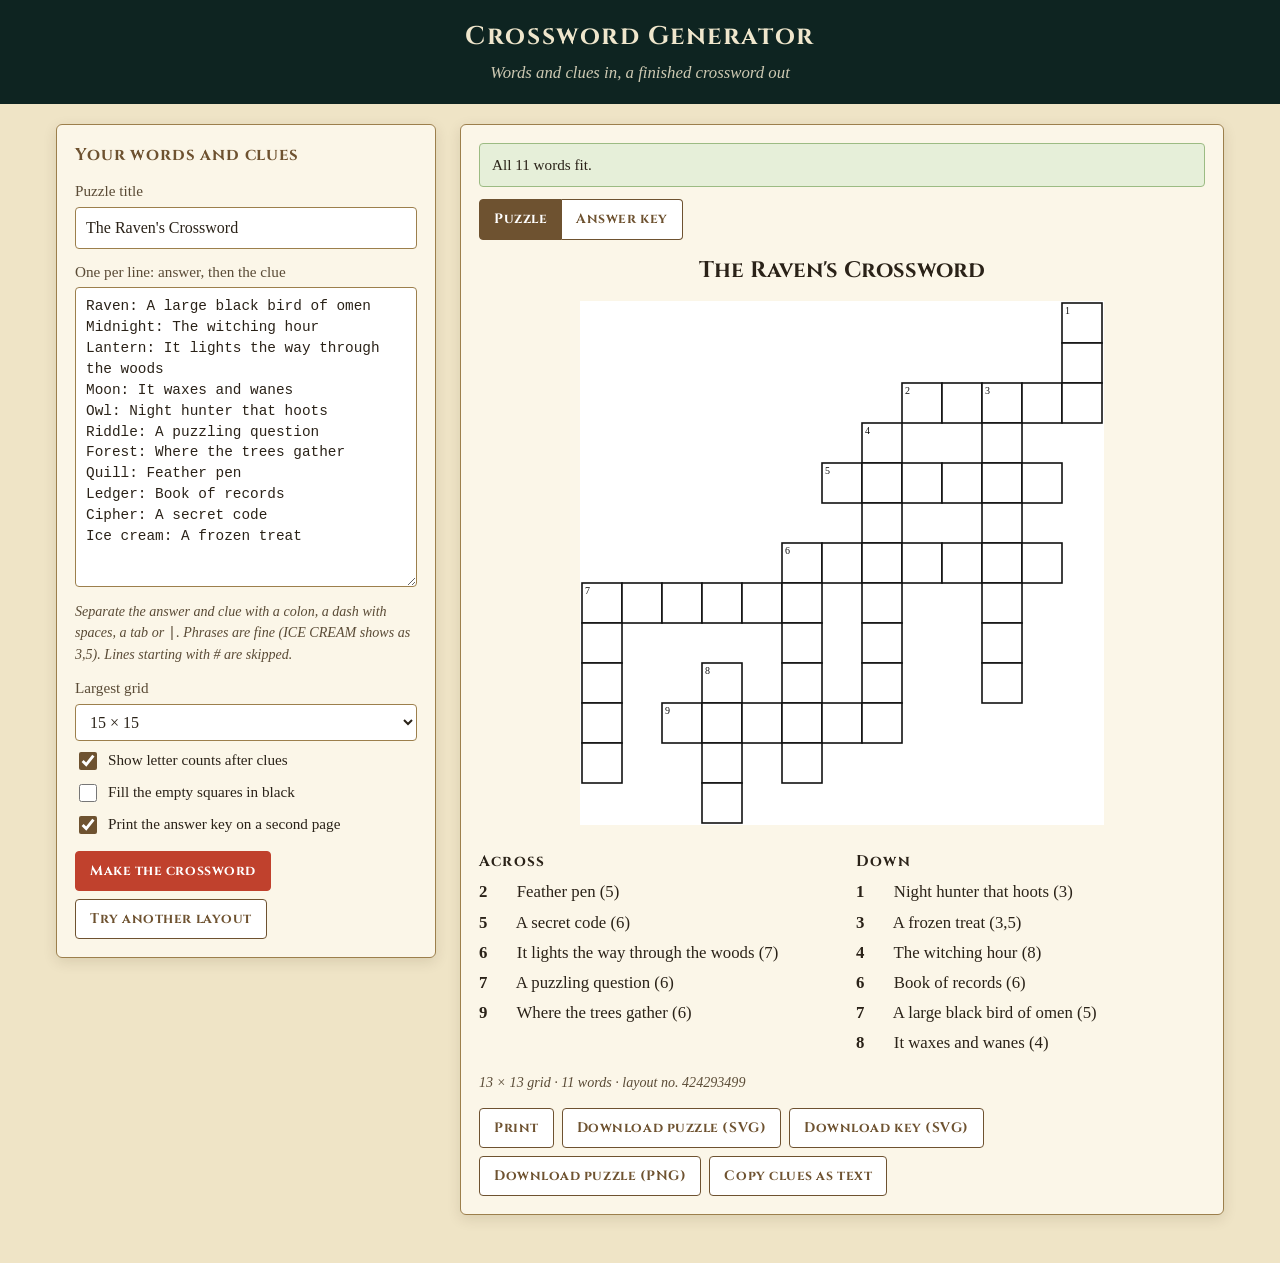
==== crossword/index.html @ 582d22bd "Add a crossword generator Paste words and clues, get an interlocking crossword with numbered squares" ====
<!doctype html>
<html lang="en">
<head>
  <meta charset="utf-8">
  <meta name="viewport" content="width=device-width, initial-scale=1">
  <title>Crossword Generator | CorvidzzPuzzles</title>
  <meta name="robots" content="noindex">
  <link rel="icon" type="image/png" href="../assets/img/favicon.png">
  <link rel="preconnect" href="https://fonts.googleapis.com">
  <link rel="preconnect" href="https://fonts.gstatic.com" crossorigin>
  <link href="https://fonts.googleapis.com/css2?family=IM+Fell+English:ital@0;1&family=Cinzel:wght@700;800&display=swap" rel="stylesheet">
  <style>
    :root {
      --ink: #2a2218;
      --ink-soft: #5a4b36;
      --parchment: #efe4c6;
      --paper: #fbf6e8;
      --sepia: #6e5230;
      --sepia-soft: #9c7f4c;
      --vermilion: #c0412d;
      --leaf: #4d7a3e;
      --forest: #0e2421;
    }
    * { box-sizing: border-box; }
    body {
      margin: 0;
      font-family: "IM Fell English", Georgia, serif;
      font-size: 1.05rem;
      line-height: 1.5;
      color: var(--ink);
      background: var(--parchment);
    }
    header { background: var(--forest); color: #efe6cc; padding: 18px 16px; text-align: center; }
    header h1 { font-family: "Cinzel", serif; margin: 0; font-size: 1.6rem; letter-spacing: .06em; }
    header p { margin: 4px 0 0; font-style: italic; opacity: .85; }
    main { max-width: 1200px; margin: 0 auto; padding: 20px 16px 48px; display: grid; grid-template-columns: minmax(0, 380px) minmax(0, 1fr); gap: 24px; align-items: start; }
    @media (max-width: 860px) { main { grid-template-columns: 1fr; } }
    .panel { background: var(--paper); border: 1px solid var(--sepia-soft); border-radius: 6px; padding: 18px; box-shadow: 0 4px 14px rgba(60, 40, 10, .12); }
    h2 { font-family: "Cinzel", serif; font-size: 1.05rem; letter-spacing: .05em; margin: 0 0 10px; color: var(--sepia); }
    label { display: block; font-size: .95rem; margin: 12px 0 4px; color: var(--ink-soft); }
    input[type=text], textarea, select {
      width: 100%; font: inherit; font-size: 1rem; color: var(--ink);
      background: #fff; border: 1px solid var(--sepia-soft); border-radius: 4px; padding: 8px 10px;
    }
    textarea { min-height: 300px; resize: vertical; font-family: ui-monospace, Menlo, Consolas, monospace; font-size: .9rem; line-height: 1.45; }
    .hint { font-size: .88rem; font-style: italic; color: var(--ink-soft); margin: 6px 0 0; }
    .check { display: flex; gap: 8px; align-items: center; margin: 8px 0 0; font-size: .95rem; color: var(--ink); }
    .check input { width: 18px; height: 18px; accent-color: var(--sepia); }
    .row { display: flex; flex-wrap: wrap; gap: 8px; margin-top: 14px; }
    button {
      font: inherit; font-family: "Cinzel", serif; font-weight: 700; font-size: .85rem; letter-spacing: .04em;
      padding: 9px 14px; border-radius: 4px; cursor: pointer;
      border: 1px solid var(--sepia); background: #fff; color: var(--sepia);
    }
    button:hover { background: var(--parchment); }
    button.primary { background: var(--vermilion); border-color: var(--vermilion); color: #fff; }
    button.primary:hover { background: #a6331f; }
    button:disabled { opacity: .45; cursor: default; }
    .msg { margin: 0 0 12px; padding: 10px 12px; border-radius: 4px; font-size: .95rem; }
    .msg.warn { background: #fbe9d7; border: 1px solid #e0a46a; }
    .msg.ok { background: #e6efd9; border: 1px solid #9cbb83; }
    .msg ul { margin: 4px 0 0; padding-left: 20px; }
    .tabs { display: flex; gap: 0; margin-bottom: 14px; }
    .tabs button { border-radius: 0; }
    .tabs button:first-child { border-radius: 4px 0 0 4px; }
    .tabs button:last-child { border-radius: 0 4px 4px 0; border-left: 0; }
    .tabs button[aria-pressed=true] { background: var(--sepia); color: #fff; }
    .sheet h3 { font-family: "Cinzel", serif; text-align: center; margin: 4px 0 14px; font-size: 1.4rem; }
    .gridwrap { overflow-x: auto; text-align: center; margin-bottom: 18px; }
    .gridwrap svg { max-width: 100%; height: auto; }
    .clues { display: grid; grid-template-columns: 1fr 1fr; gap: 8px 28px; }
    @media (max-width: 560px) { .clues { grid-template-columns: 1fr; } }
    .clues h4 { font-family: "Cinzel", serif; margin: 0 0 6px; letter-spacing: .08em; font-size: .95rem; }
    .clues ol { list-style: none; margin: 0; padding: 0; }
    .clues li { margin: 0 0 5px; padding-left: 2em; text-indent: -2em; }
    .clues b { display: inline-block; min-width: 2em; text-indent: 0; }
    .clues .ans { color: var(--leaf); font-family: "Cinzel", serif; font-size: .82rem; letter-spacing: .05em; }
    .stats { font-size: .88rem; font-style: italic; color: var(--ink-soft); margin: 12px 0 0; }
    .empty { text-align: center; font-style: italic; color: var(--ink-soft); padding: 60px 10px; }
    .print-only { display: none; }

    @media print {
      @page { margin: 14mm; }
      body { background: #fff; font-size: 11pt; }
      header, .controls, .tabs, .msg, .stats, .output-actions { display: none !important; }
      main { display: block; padding: 0; max-width: none; }
      .panel { border: 0; box-shadow: none; padding: 0; background: #fff; }
      .print-only { display: block; }
      .sheet { break-inside: avoid; }
      .sheet + .sheet { break-before: page; }
      .sheet[hidden] { display: block !important; }
      body.no-key .sheet.key { display: none !important; }
      .clues .ans { color: #000; }
    }
  </style>
</head>
<body>
  <header>
    <h1>Crossword Generator</h1>
    <p>Words and clues in, a finished crossword out</p>
  </header>

  <main>
    <section class="panel controls" aria-label="Words and settings">
      <h2>Your words and clues</h2>
      <label for="title">Puzzle title</label>
      <input type="text" id="title" value="The Raven's Crossword">

      <label for="words">One per line: answer, then the clue</label>
      <textarea id="words" spellcheck="false"></textarea>
      <p class="hint">Separate the answer and clue with a colon, a dash with spaces, a tab or <code>|</code>. Phrases are fine (ICE CREAM shows as 3,5). Lines starting with # are skipped.</p>

      <label for="size">Largest grid</label>
      <select id="size">
        <option value="0">No limit</option>
        <option value="9">9 × 9</option>
        <option value="11">11 × 11</option>
        <option value="13">13 × 13</option>
        <option value="15" selected>15 × 15</option>
        <option value="17">17 × 17</option>
        <option value="21">21 × 21</option>
      </select>

      <label class="check"><input type="checkbox" id="counts" checked> Show letter counts after clues</label>
      <label class="check"><input type="checkbox" id="black"> Fill the empty squares in black</label>
      <label class="check"><input type="checkbox" id="printkey" checked> Print the answer key on a second page</label>

      <div class="row">
        <button class="primary" id="go">Make the crossword</button>
        <button id="again" disabled>Try another layout</button>
      </div>
    </section>

    <section class="panel" aria-label="Your crossword">
      <div id="messages"></div>
      <div class="tabs" role="group" aria-label="Show">
        <button id="tab-puzzle" aria-pressed="true">Puzzle</button>
        <button id="tab-key" aria-pressed="false">Answer key</button>
      </div>
      <div id="out"><p class="empty">Your crossword appears here.</p></div>
      <p class="stats" id="stats"></p>
      <div class="row output-actions">
        <button id="print" disabled>Print</button>
        <button id="svg" disabled>Download puzzle (SVG)</button>
        <button id="svgkey" disabled>Download key (SVG)</button>
        <button id="png" disabled>Download puzzle (PNG)</button>
        <button id="copy" disabled>Copy clues as text</button>
      </div>
    </section>
  </main>

  <script src="crossword.js"></script>
  <script>
    (function () {
      const $ = (id) => document.getElementById(id);
      const SAMPLE = [
        "Raven: A large black bird of omen",
        "Midnight: The witching hour",
        "Lantern: It lights the way through the woods",
        "Moon: It waxes and wanes",
        "Owl: Night hunter that hoots",
        "Riddle: A puzzling question",
        "Forest: Where the trees gather",
        "Quill: Feather pen",
        "Ledger: Book of records",
        "Cipher: A secret code",
        "Ice cream: A frozen treat"
      ].join("\n");
      const STORE = "corvidzz-crossword-input";
      const store = {
        get() { try { return JSON.parse(localStorage.getItem(STORE)); } catch (e) { return null; } },
        set(v) { try { localStorage.setItem(STORE, JSON.stringify(v)); } catch (e) { /* not saved */ } }
      };
      const saved = store.get();
      $("words").value = saved && saved.words ? saved.words : SAMPLE;
      if (saved && saved.title != null) $("title").value = saved.title;
      const save = () => store.set({ words: $("words").value, title: $("title").value });
      $("words").addEventListener("input", save);
      $("title").addEventListener("input", save);

      let puzzle = null, showKey = false;
      const esc = (s) => String(s).replace(/[&<>"]/g, (ch) => ({ "&": "&amp;", "<": "&lt;", ">": "&gt;", '"': "&quot;" }[ch]));

      // The grid as an SVG picture, so it looks the same on screen, in print and downloaded.
      function gridSVG(p, answers) {
        const S = 40, pad = 2, black = $("black").checked;
        const W = p.width * S + pad * 2, H = p.height * S + pad * 2;
        const out = ['<svg xmlns="http://www.w3.org/2000/svg" viewBox="0 0 ' + W + " " + H + '" width="' + W + '" height="' + H + '" role="img" aria-label="Crossword grid">'];
        out.push('<rect width="' + W + '" height="' + H + '" fill="#fff"/>');
        if (black) out.push('<rect x="' + pad + '" y="' + pad + '" width="' + p.width * S + '" height="' + p.height * S + '" fill="#111"/>');
        for (let r = 0; r < p.height; r++) for (let c = 0; c < p.width; c++) {
          const ch = p.grid[r][c];
          if (!ch) continue;
          const x = pad + c * S, y = pad + r * S;
          out.push('<rect x="' + x + '" y="' + y + '" width="' + S + '" height="' + S + '" fill="#fff" stroke="#111" stroke-width="1.6"/>');
          if (p.numbers[r][c]) out.push('<text x="' + (x + 3) + '" y="' + (y + 11) + '" font-family="Georgia, serif" font-size="10" fill="#111">' + p.numbers[r][c] + "</text>");
          if (answers) out.push('<text x="' + (x + S / 2) + '" y="' + (y + S / 2 + 8) + '" text-anchor="middle" font-family="Georgia, serif" font-size="21" fill="#111">' + ch + "</text>");
        }
        out.push("</svg>");
        return out.join("");
      }

      function clueList(words, answers) {
        const counts = $("counts").checked;
        return "<ol>" + words.map((w) =>
          "<li><b>" + w.number + "</b> " + esc(w.clue) + (counts ? " " + esc(w.enumeration) : "") +
          (answers ? ' <span class="ans">' + esc(w.shown.toUpperCase()) + "</span>" : "") + "</li>").join("") + "</ol>";
      }

      function sheet(p, answers) {
        const title = $("title").value.trim();
        return '<div class="sheet' + (answers ? " key" : "") + '"' + (answers === showKey ? "" : " hidden") + ">" +
          (title ? "<h3>" + esc(title) + (answers ? " · Answers" : "") + "</h3>" : (answers ? "<h3>Answers</h3>" : "")) +
          '<div class="gridwrap">' + gridSVG(p, answers) + "</div>" +
          '<div class="clues"><div><h4>Across</h4>' + clueList(p.across, answers) + "</div>" +
          "<div><h4>Down</h4>" + clueList(p.down, answers) + "</div></div></div>";
      }

      function render() {
        if (!puzzle) return;
        $("out").innerHTML = sheet(puzzle, false) + sheet(puzzle, true);
        const n = puzzle.across.length + puzzle.down.length;
        $("stats").textContent = puzzle.width + " × " + puzzle.height + " grid · " + n + " words · layout no. " + puzzle.seed;
        document.body.classList.toggle("no-key", !$("printkey").checked);
      }

      function showMessages(problems, unplaced) {
        let html = "";
        if (unplaced.length) {
          html += '<div class="msg warn"><strong>' + unplaced.length + " word" + (unplaced.length > 1 ? "s" : "") +
            " didn't fit:</strong> " + unplaced.map((e) => esc(e.shown)).join(", ") +
            ". Try another layout, allow a larger grid, or add a word that shares letters with " + (unplaced.length > 1 ? "them" : "it") + ".</div>";
        }
        if (problems.length) html += '<div class="msg warn"><strong>Check these lines:</strong><ul>' + problems.map((p) => "<li>" + esc(p) + "</li>").join("") + "</ul></div>";
        if (!html && puzzle) html = '<div class="msg ok">All ' + (puzzle.across.length + puzzle.down.length) + " words fit.</div>";
        $("messages").innerHTML = html;
      }

      function make() {
        const { entries, problems } = Crossword.parseInput($("words").value);
        if (!entries.length) {
          puzzle = null;
          $("out").innerHTML = '<p class="empty">Add at least one line like <em>RAVEN: A large black bird</em>.</p>';
          $("stats").textContent = "";
          showMessages(problems, []);
          setButtons(false);
          return;
        }
        const max = Number($("size").value);
        puzzle = Crossword.generate(entries, { maxWidth: max, maxHeight: max });
        showMessages(problems, puzzle.unplaced);
        render();
        setButtons(true);
      }

      function setButtons(on) {
        ["again", "print", "svg", "svgkey", "png", "copy"].forEach((id) => { $(id).disabled = !on; });
      }

      function setTab(key) {
        showKey = key;
        $("tab-puzzle").setAttribute("aria-pressed", String(!key));
        $("tab-key").setAttribute("aria-pressed", String(key));
        render();
      }

      function fileName(ext, suffix) {
        const base = ($("title").value.trim() || "crossword").toLowerCase().replace(/[^a-z0-9]+/g, "-").replace(/^-|-$/g, "") || "crossword";
        return base + (suffix || "") + "." + ext;
      }
      function download(blob, name) {
        const a = document.createElement("a");
        a.href = URL.createObjectURL(blob);
        a.download = name;
        document.body.appendChild(a);
        a.click();
        a.remove();
        setTimeout(() => URL.revokeObjectURL(a.href), 1000);
      }

      function asText() {
        const counts = $("counts").checked;
        const list = (ws) => ws.map((w) => w.number + ". " + w.clue + (counts ? " " + w.enumeration : "")).join("\n");
        const answers = (ws) => ws.map((w) => w.number + ". " + w.shown.toUpperCase()).join("\n");
        const title = $("title").value.trim();
        return (title ? title + "\n\n" : "") + "ACROSS\n" + list(puzzle.across) + "\n\nDOWN\n" + list(puzzle.down) +
          "\n\nANSWERS\nAcross\n" + answers(puzzle.across) + "\nDown\n" + answers(puzzle.down) + "\n";
      }

      $("go").addEventListener("click", make);
      $("again").addEventListener("click", make);
      $("tab-puzzle").addEventListener("click", () => setTab(false));
      $("tab-key").addEventListener("click", () => setTab(true));
      ["counts", "black", "printkey", "title"].forEach((id) => $(id).addEventListener("input", render));
      $("print").addEventListener("click", () => window.print());
      $("svg").addEventListener("click", () => download(new Blob([gridSVG(puzzle, false)], { type: "image/svg+xml" }), fileName("svg")));
      $("svgkey").addEventListener("click", () => download(new Blob([gridSVG(puzzle, true)], { type: "image/svg+xml" }), fileName("svg", "-answers")));
      $("png").addEventListener("click", () => {
        const svg = gridSVG(puzzle, false);
        const img = new Image();
        img.onload = () => {
          const scale = 4, canvas = document.createElement("canvas");
          canvas.width = img.width * scale; canvas.height = img.height * scale;
          const ctx = canvas.getContext("2d");
          ctx.scale(scale, scale);
          ctx.drawImage(img, 0, 0);
          canvas.toBlob((b) => download(b, fileName("png")), "image/png");
        };
        img.src = "data:image/svg+xml;charset=utf-8," + encodeURIComponent(svg);
      });
      $("copy").addEventListener("click", async () => {
        try {
          await navigator.clipboard.writeText(asText());
          $("copy").textContent = "Copied";
        } catch (e) {
          download(new Blob([asText()], { type: "text/plain" }), fileName("txt"));
          $("copy").textContent = "Saved as a file";
        }
        setTimeout(() => { $("copy").textContent = "Copy clues as text"; }, 1800);
      });

      make();
    })();
  </script>
</body>
</html>
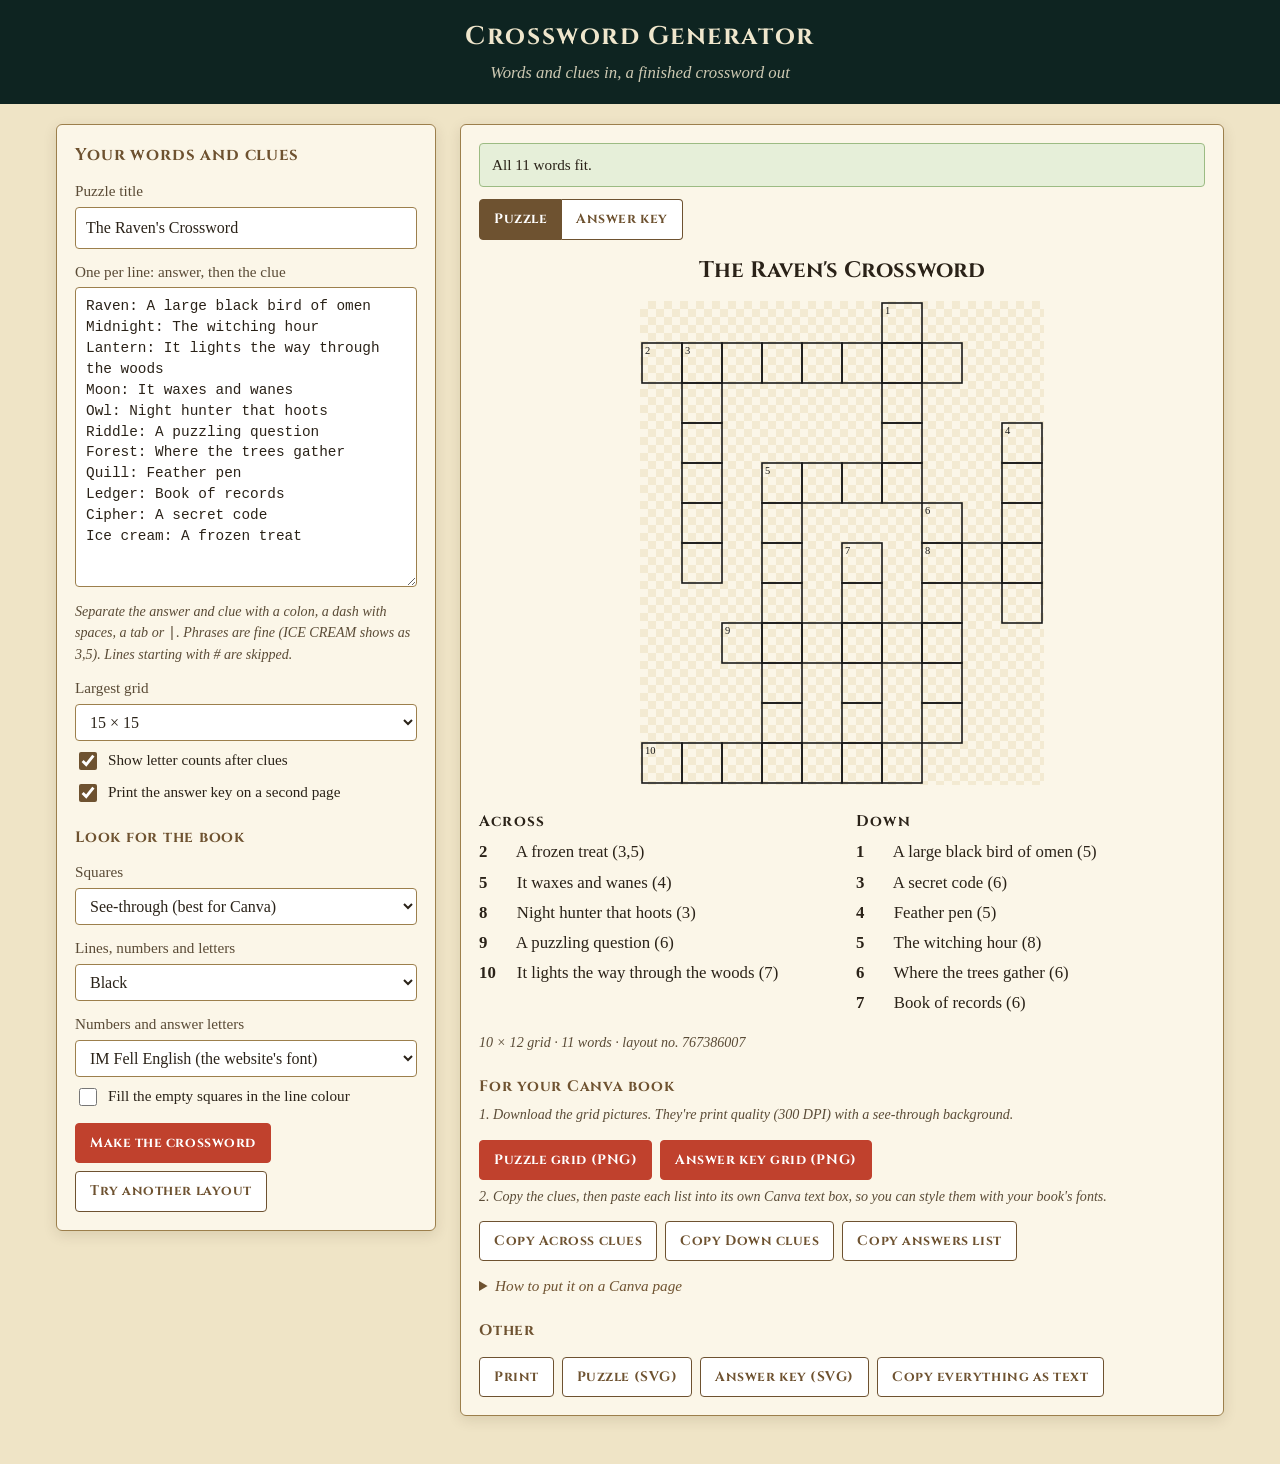
==== commit f10185fc: "Make the crossword generator's output ready for Canva book pages Print-quality 300 DPI PNGs of the p" ====
--- a/crossword/index.html
+++ b/crossword/index.html
@@ -78,6 +78,11 @@
     .stats { font-size: .88rem; font-style: italic; color: var(--ink-soft); margin: 12px 0 0; }
     .empty { text-align: center; font-style: italic; color: var(--ink-soft); padding: 60px 10px; }
     .print-only { display: none; }
+    h2.sub { font-size: .95rem; margin: 22px 0 4px; }
+    .howto { margin: 14px 0 0; font-size: .95rem; }
+    .howto summary { cursor: pointer; color: var(--sepia); font-style: italic; }
+    .howto ol { margin: 8px 0 0; padding-left: 22px; }
+    .gridwrap svg { background: repeating-conic-gradient(#f3ead2 0% 25%, #fbf6e8 0% 50%) 0 0 / 16px 16px; }
 
     @media print {
       @page { margin: 14mm; }
@@ -91,6 +96,7 @@
       .sheet[hidden] { display: block !important; }
       body.no-key .sheet.key { display: none !important; }
       .clues .ans { color: #000; }
+      .gridwrap svg { background: none; }
     }
   </style>
 </head>
@@ -122,8 +128,29 @@
       </select>
 
       <label class="check"><input type="checkbox" id="counts" checked> Show letter counts after clues</label>
-      <label class="check"><input type="checkbox" id="black"> Fill the empty squares in black</label>
       <label class="check"><input type="checkbox" id="printkey" checked> Print the answer key on a second page</label>
+
+      <h2 class="sub">Look for the book</h2>
+      <label for="fill">Squares</label>
+      <select id="fill">
+        <option value="transparent" selected>See-through (best for Canva)</option>
+        <option value="#ffffff">White</option>
+        <option value="#efe4c6">Parchment</option>
+      </select>
+      <label for="line">Lines, numbers and letters</label>
+      <select id="line">
+        <option value="#1a1a1a" selected>Black</option>
+        <option value="#4a3620">Dark sepia</option>
+        <option value="#6e5230">Sepia</option>
+        <option value="#1d2622">Raven green-black</option>
+      </select>
+      <label for="font">Numbers and answer letters</label>
+      <select id="font">
+        <option value="IM Fell English" selected>IM Fell English (the website's font)</option>
+        <option value="Georgia">Georgia (classic newspaper)</option>
+        <option value="Arial">Arial (plain and very clear)</option>
+      </select>
+      <label class="check"><input type="checkbox" id="black"> Fill the empty squares in the line colour</label>
 
       <div class="row">
         <button class="primary" id="go">Make the crossword</button>
@@ -139,12 +166,36 @@
       </div>
       <div id="out"><p class="empty">Your crossword appears here.</p></div>
       <p class="stats" id="stats"></p>
-      <div class="row output-actions">
-        <button id="print" disabled>Print</button>
-        <button id="svg" disabled>Download puzzle (SVG)</button>
-        <button id="svgkey" disabled>Download key (SVG)</button>
-        <button id="png" disabled>Download puzzle (PNG)</button>
-        <button id="copy" disabled>Copy clues as text</button>
+      <div class="output-actions">
+        <h2 class="sub">For your Canva book</h2>
+        <p class="hint">1. Download the grid pictures. They're print quality (300 DPI) with a see-through background.</p>
+        <div class="row">
+          <button class="primary" id="png" disabled>Puzzle grid (PNG)</button>
+          <button class="primary" id="pngkey" disabled>Answer key grid (PNG)</button>
+        </div>
+        <p class="hint">2. Copy the clues, then paste each list into its own Canva text box, so you can style them with your book's fonts.</p>
+        <div class="row">
+          <button id="copy-across" disabled>Copy Across clues</button>
+          <button id="copy-down" disabled>Copy Down clues</button>
+          <button id="copy-answers" disabled>Copy answers list</button>
+        </div>
+        <details class="howto">
+          <summary>How to put it on a Canva page</summary>
+          <ol>
+            <li>In Canva, open your book and click <strong>Uploads</strong> → <strong>Upload files</strong>, and choose the PNG.</li>
+            <li>Drag it onto the page and resize it from a corner (it stays sharp).</li>
+            <li>Add two text boxes (<strong>Text</strong> → <strong>Add a little bit of body text</strong>) and paste the Across and Down clues into them.</li>
+            <li>Put the answer key PNG on your answers page at the back of the book.</li>
+            <li>Changed the clues or layout? Download again and use <strong>Replace</strong> on the picture in Canva so its size and position stay.</li>
+          </ol>
+        </details>
+        <h2 class="sub">Other</h2>
+        <div class="row">
+          <button id="print" disabled>Print</button>
+          <button id="svg" disabled>Puzzle (SVG)</button>
+          <button id="svgkey" disabled>Answer key (SVG)</button>
+          <button id="copy" disabled>Copy everything as text</button>
+        </div>
       </div>
     </section>
   </main>
@@ -174,30 +225,98 @@
       const saved = store.get();
       $("words").value = saved && saved.words ? saved.words : SAMPLE;
       if (saved && saved.title != null) $("title").value = saved.title;
-      const save = () => store.set({ words: $("words").value, title: $("title").value });
+      ["fill", "line", "font"].forEach((id) => {
+        if (saved && saved[id] && [...$(id).options].some((o) => o.value === saved[id])) $(id).value = saved[id];
+      });
+      const save = () => store.set({ words: $("words").value, title: $("title").value, fill: $("fill").value, line: $("line").value, font: $("font").value });
       $("words").addEventListener("input", save);
       $("title").addEventListener("input", save);
 
       let puzzle = null, showKey = false;
       const esc = (s) => String(s).replace(/[&<>"]/g, (ch) => ({ "&": "&amp;", "<": "&lt;", ">": "&gt;", '"': "&quot;" }[ch]));
 
+      // The chosen look, shared by the screen, print, SVG and PNG versions.
+      function look() {
+        return { fill: $("fill").value, line: $("line").value, font: $("font").value, black: $("black").checked };
+      }
+      const S = 40, PAD = 2;
+
       // The grid as an SVG picture, so it looks the same on screen, in print and downloaded.
       function gridSVG(p, answers) {
-        const S = 40, pad = 2, black = $("black").checked;
-        const W = p.width * S + pad * 2, H = p.height * S + pad * 2;
+        const L = look(), fam = esc(L.font) + ", Georgia, serif";
+        const W = p.width * S + PAD * 2, H = p.height * S + PAD * 2;
         const out = ['<svg xmlns="http://www.w3.org/2000/svg" viewBox="0 0 ' + W + " " + H + '" width="' + W + '" height="' + H + '" role="img" aria-label="Crossword grid">'];
-        out.push('<rect width="' + W + '" height="' + H + '" fill="#fff"/>');
-        if (black) out.push('<rect x="' + pad + '" y="' + pad + '" width="' + p.width * S + '" height="' + p.height * S + '" fill="#111"/>');
+        if (L.black) out.push('<rect x="' + PAD + '" y="' + PAD + '" width="' + p.width * S + '" height="' + p.height * S + '" fill="' + L.line + '"/>');
         for (let r = 0; r < p.height; r++) for (let c = 0; c < p.width; c++) {
           const ch = p.grid[r][c];
           if (!ch) continue;
-          const x = pad + c * S, y = pad + r * S;
-          out.push('<rect x="' + x + '" y="' + y + '" width="' + S + '" height="' + S + '" fill="#fff" stroke="#111" stroke-width="1.6"/>');
-          if (p.numbers[r][c]) out.push('<text x="' + (x + 3) + '" y="' + (y + 11) + '" font-family="Georgia, serif" font-size="10" fill="#111">' + p.numbers[r][c] + "</text>");
-          if (answers) out.push('<text x="' + (x + S / 2) + '" y="' + (y + S / 2 + 8) + '" text-anchor="middle" font-family="Georgia, serif" font-size="21" fill="#111">' + ch + "</text>");
+          const x = PAD + c * S, y = PAD + r * S;
+          const fill = L.fill === "transparent" ? (L.black ? "#ffffff" : "none") : L.fill;
+          out.push('<rect x="' + x + '" y="' + y + '" width="' + S + '" height="' + S + '" fill="' + fill + '" stroke="' + L.line + '" stroke-width="1.6"/>');
+          if (p.numbers[r][c]) out.push('<text x="' + (x + 3) + '" y="' + (y + 11) + '" font-family="' + fam + '" font-size="10.5" fill="' + L.line + '">' + p.numbers[r][c] + "</text>");
+          if (answers) out.push('<text x="' + (x + S / 2) + '" y="' + (y + S / 2 + 8) + '" text-anchor="middle" font-family="' + fam + '" font-size="22" fill="' + L.line + '">' + ch + "</text>");
         }
         out.push("</svg>");
         return out.join("");
+      }
+
+      // The grid drawn straight onto a canvas at print quality, using the page's loaded fonts.
+      // Each square comes out about 0.33 in (8.5 mm) wide at 300 DPI; Canva can shrink it as needed.
+      async function gridPNG(p, answers) {
+        const L = look(), fam = '"' + L.font + '", Georgia, serif';
+        try { await Promise.all([document.fonts.load("22px " + fam), document.fonts.ready]); } catch (e) { /* falls back to Georgia */ }
+        const scale = 2.5;
+        const canvas = document.createElement("canvas");
+        canvas.width = Math.round((p.width * S + PAD * 2) * scale);
+        canvas.height = Math.round((p.height * S + PAD * 2) * scale);
+        const ctx = canvas.getContext("2d");
+        ctx.scale(scale, scale);
+        if (L.black) { ctx.fillStyle = L.line; ctx.fillRect(PAD, PAD, p.width * S, p.height * S); }
+        for (let r = 0; r < p.height; r++) for (let c = 0; c < p.width; c++) {
+          const ch = p.grid[r][c];
+          if (!ch) continue;
+          const x = PAD + c * S, y = PAD + r * S;
+          if (L.black && L.fill === "transparent") ctx.clearRect(x, y, S, S);
+          else if (L.fill !== "transparent") { ctx.fillStyle = L.fill; ctx.fillRect(x, y, S, S); }
+        }
+        ctx.strokeStyle = L.line; ctx.lineWidth = 1.6; ctx.fillStyle = L.line;
+        for (let r = 0; r < p.height; r++) for (let c = 0; c < p.width; c++) {
+          const ch = p.grid[r][c];
+          if (!ch) continue;
+          const x = PAD + c * S, y = PAD + r * S;
+          ctx.strokeRect(x, y, S, S);
+          if (p.numbers[r][c]) {
+            ctx.font = "10.5px " + fam; ctx.textAlign = "left"; ctx.textBaseline = "alphabetic";
+            ctx.fillText(String(p.numbers[r][c]), x + 3, y + 11);
+          }
+          if (answers) {
+            ctx.font = "22px " + fam; ctx.textAlign = "center";
+            ctx.fillText(ch, x + S / 2, y + S / 2 + 8);
+          }
+        }
+        // mark the file as 300 DPI so Canva and printers size it correctly
+        const blob = await new Promise((res) => canvas.toBlob(res, "image/png"));
+        return withDPI(new Uint8Array(await blob.arrayBuffer()), 300);
+      }
+
+      // Adds a pHYs chunk (pixels per metre) to a PNG so it carries its print resolution.
+      function withDPI(png, dpi) {
+        const ppm = Math.round(dpi / 0.0254);
+        const chunk = new Uint8Array(21);
+        const dv = new DataView(chunk.buffer);
+        dv.setUint32(0, 9);
+        chunk.set([112, 72, 89, 115], 4); // "pHYs"
+        dv.setUint32(8, ppm); dv.setUint32(12, ppm); chunk[16] = 1;
+        let crc = -1;
+        for (let i = 4; i < 17; i++) {
+          crc ^= chunk[i];
+          for (let k = 0; k < 8; k++) crc = (crc >>> 1) ^ (0xedb88320 & -(crc & 1));
+        }
+        dv.setUint32(17, (crc ^ -1) >>> 0);
+        const at = 33; // straight after the IHDR chunk
+        const out = new Uint8Array(png.length + 21);
+        out.set(png.subarray(0, at), 0); out.set(chunk, at); out.set(png.subarray(at), at + 21);
+        return new Blob([out], { type: "image/png" });
       }
 
       function clueList(words, answers) {
@@ -254,7 +373,7 @@
       }
 
       function setButtons(on) {
-        ["again", "print", "svg", "svgkey", "png", "copy"].forEach((id) => { $(id).disabled = !on; });
+        ["again", "print", "svg", "svgkey", "png", "pngkey", "copy", "copy-across", "copy-down", "copy-answers"].forEach((id) => { $(id).disabled = !on; });
       }
 
       function setTab(key) {
@@ -291,33 +410,31 @@
       $("again").addEventListener("click", make);
       $("tab-puzzle").addEventListener("click", () => setTab(false));
       $("tab-key").addEventListener("click", () => setTab(true));
-      ["counts", "black", "printkey", "title"].forEach((id) => $(id).addEventListener("input", render));
+      ["counts", "black", "printkey", "title", "fill", "line", "font"].forEach((id) => $(id).addEventListener("input", () => { save(); render(); }));
       $("print").addEventListener("click", () => window.print());
       $("svg").addEventListener("click", () => download(new Blob([gridSVG(puzzle, false)], { type: "image/svg+xml" }), fileName("svg")));
       $("svgkey").addEventListener("click", () => download(new Blob([gridSVG(puzzle, true)], { type: "image/svg+xml" }), fileName("svg", "-answers")));
-      $("png").addEventListener("click", () => {
-        const svg = gridSVG(puzzle, false);
-        const img = new Image();
-        img.onload = () => {
-          const scale = 4, canvas = document.createElement("canvas");
-          canvas.width = img.width * scale; canvas.height = img.height * scale;
-          const ctx = canvas.getContext("2d");
-          ctx.scale(scale, scale);
-          ctx.drawImage(img, 0, 0);
-          canvas.toBlob((b) => download(b, fileName("png")), "image/png");
-        };
-        img.src = "data:image/svg+xml;charset=utf-8," + encodeURIComponent(svg);
-      });
-      $("copy").addEventListener("click", async () => {
+      $("png").addEventListener("click", async () => download(await gridPNG(puzzle, false), fileName("png")));
+      $("pngkey").addEventListener("click", async () => download(await gridPNG(puzzle, true), fileName("png", "-answers")));
+
+      async function copyText(id, text, label) {
+        const btn = $(id);
         try {
-          await navigator.clipboard.writeText(asText());
-          $("copy").textContent = "Copied";
+          await navigator.clipboard.writeText(text);
+          btn.textContent = "Copied";
         } catch (e) {
-          download(new Blob([asText()], { type: "text/plain" }), fileName("txt"));
-          $("copy").textContent = "Saved as a file";
-        }
-        setTimeout(() => { $("copy").textContent = "Copy clues as text"; }, 1800);
-      });
+          download(new Blob([text], { type: "text/plain" }), fileName("txt", "-" + id.replace("copy-", "")));
+          btn.textContent = "Saved as a file";
+        }
+        setTimeout(() => { btn.textContent = label; }, 1800);
+      }
+      const clueLines = (ws) => ws.map((w) => w.number + ". " + w.clue + ($("counts").checked ? " " + w.enumeration : "")).join("\n");
+      $("copy-across").addEventListener("click", () => copyText("copy-across", "ACROSS\n" + clueLines(puzzle.across), "Copy Across clues"));
+      $("copy-down").addEventListener("click", () => copyText("copy-down", "DOWN\n" + clueLines(puzzle.down), "Copy Down clues"));
+      $("copy-answers").addEventListener("click", () => copyText("copy-answers",
+        "ACROSS\n" + puzzle.across.map((w) => w.number + ". " + w.shown.toUpperCase()).join("\n") +
+        "\n\nDOWN\n" + puzzle.down.map((w) => w.number + ". " + w.shown.toUpperCase()).join("\n"), "Copy answers list"));
+      $("copy").addEventListener("click", () => copyText("copy", asText(), "Copy everything as text"));
 
       make();
     })();
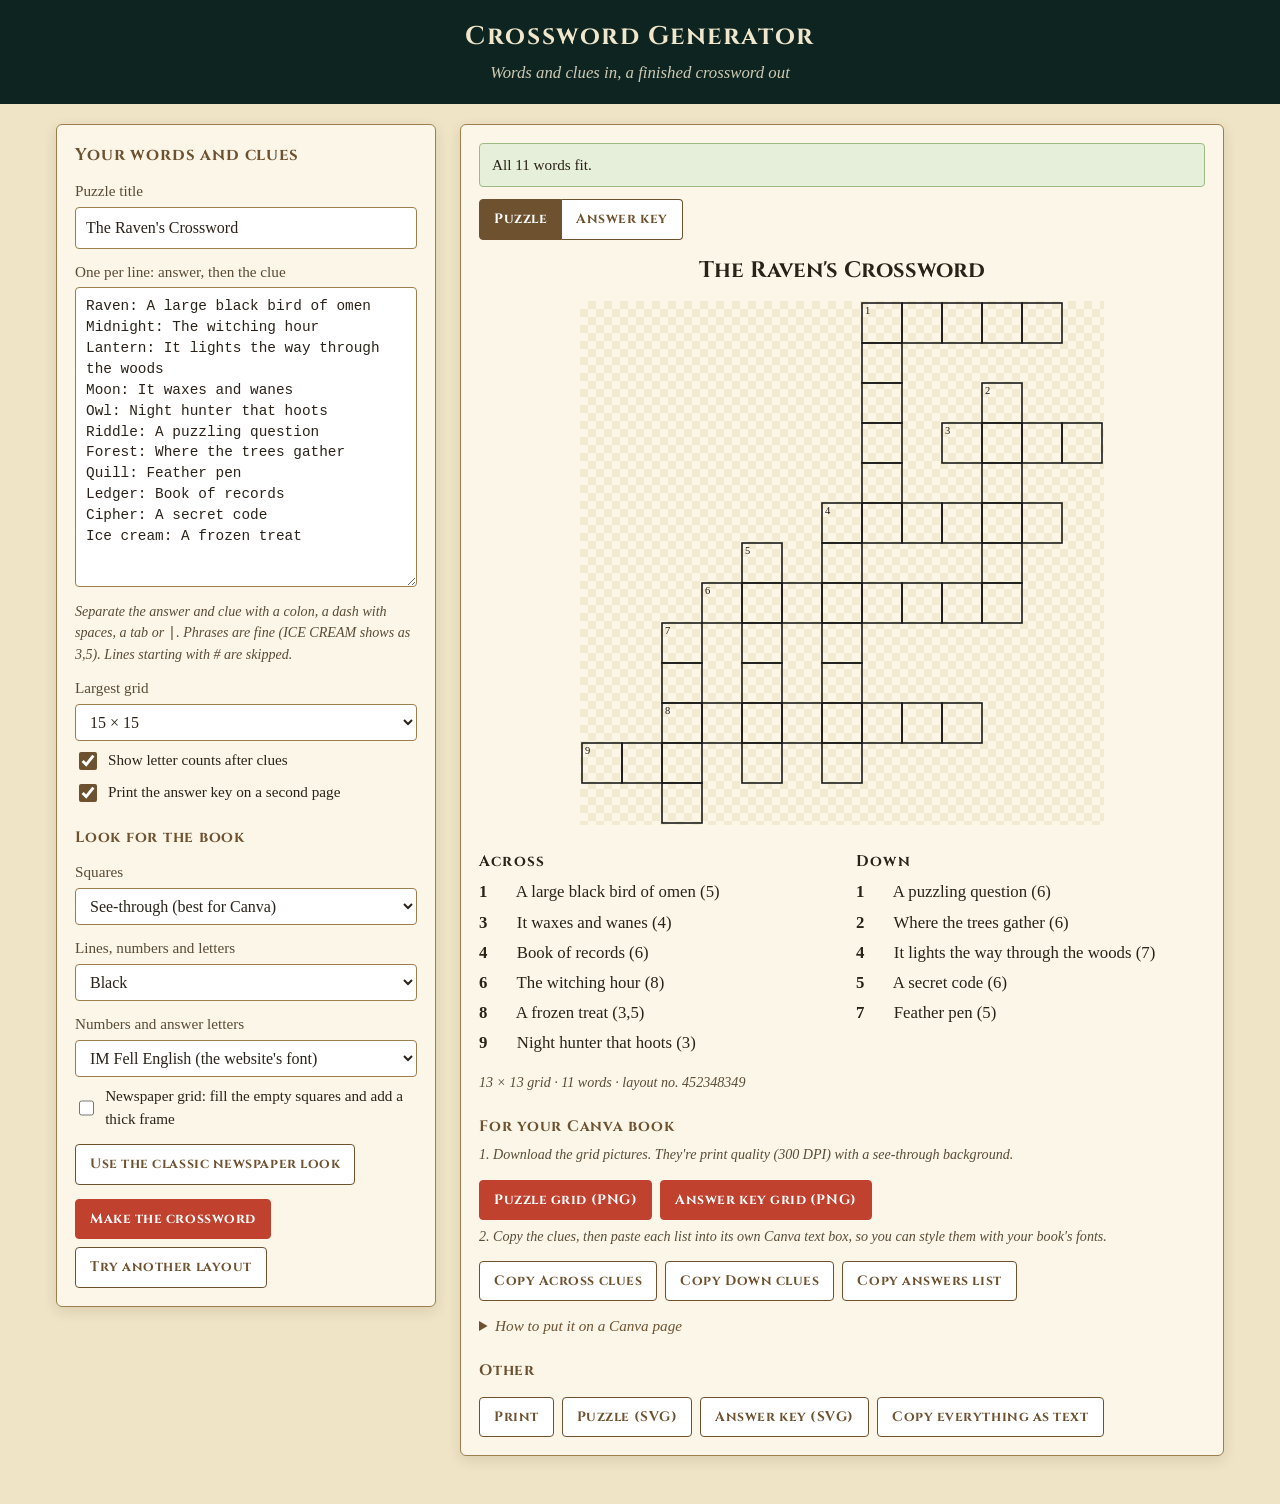
==== commit bf48cb40: "Add a classic newspaper look to the crossword generator Black squares fill the empty spaces, inner l" ====
--- a/crossword/index.html
+++ b/crossword/index.html
@@ -150,7 +150,8 @@
         <option value="Georgia">Georgia (classic newspaper)</option>
         <option value="Arial">Arial (plain and very clear)</option>
       </select>
-      <label class="check"><input type="checkbox" id="black"> Fill the empty squares in the line colour</label>
+      <label class="check"><input type="checkbox" id="black"> Newspaper grid: fill the empty squares and add a thick frame</label>
+      <div class="row"><button type="button" id="classic">Use the classic newspaper look</button></div>
 
       <div class="row">
         <button class="primary" id="go">Make the crossword</button>
@@ -228,7 +229,8 @@
       ["fill", "line", "font"].forEach((id) => {
         if (saved && saved[id] && [...$(id).options].some((o) => o.value === saved[id])) $(id).value = saved[id];
       });
-      const save = () => store.set({ words: $("words").value, title: $("title").value, fill: $("fill").value, line: $("line").value, font: $("font").value });
+      if (saved && saved.black) $("black").checked = true;
+      const save = () => store.set({ words: $("words").value, title: $("title").value, fill: $("fill").value, line: $("line").value, font: $("font").value, black: $("black").checked });
       $("words").addEventListener("input", save);
       $("title").addEventListener("input", save);
 
@@ -252,10 +254,11 @@
           if (!ch) continue;
           const x = PAD + c * S, y = PAD + r * S;
           const fill = L.fill === "transparent" ? (L.black ? "#ffffff" : "none") : L.fill;
-          out.push('<rect x="' + x + '" y="' + y + '" width="' + S + '" height="' + S + '" fill="' + fill + '" stroke="' + L.line + '" stroke-width="1.6"/>');
+          out.push('<rect x="' + x + '" y="' + y + '" width="' + S + '" height="' + S + '" fill="' + fill + '" stroke="' + L.line + '" stroke-width="' + (L.black ? 1 : 1.6) + '"/>');
           if (p.numbers[r][c]) out.push('<text x="' + (x + 3) + '" y="' + (y + 11) + '" font-family="' + fam + '" font-size="10.5" fill="' + L.line + '">' + p.numbers[r][c] + "</text>");
           if (answers) out.push('<text x="' + (x + S / 2) + '" y="' + (y + S / 2 + 8) + '" text-anchor="middle" font-family="' + fam + '" font-size="22" fill="' + L.line + '">' + ch + "</text>");
         }
+        if (L.black) out.push('<rect x="' + PAD + '" y="' + PAD + '" width="' + p.width * S + '" height="' + p.height * S + '" fill="none" stroke="' + L.line + '" stroke-width="3"/>');
         out.push("</svg>");
         return out.join("");
       }
@@ -279,7 +282,7 @@
           if (L.black && L.fill === "transparent") ctx.clearRect(x, y, S, S);
           else if (L.fill !== "transparent") { ctx.fillStyle = L.fill; ctx.fillRect(x, y, S, S); }
         }
-        ctx.strokeStyle = L.line; ctx.lineWidth = 1.6; ctx.fillStyle = L.line;
+        ctx.strokeStyle = L.line; ctx.lineWidth = L.black ? 1 : 1.6; ctx.fillStyle = L.line;
         for (let r = 0; r < p.height; r++) for (let c = 0; c < p.width; c++) {
           const ch = p.grid[r][c];
           if (!ch) continue;
@@ -294,6 +297,7 @@
             ctx.fillText(ch, x + S / 2, y + S / 2 + 8);
           }
         }
+        if (L.black) { ctx.lineWidth = 3; ctx.strokeRect(PAD, PAD, p.width * S, p.height * S); }
         // mark the file as 300 DPI so Canva and printers size it correctly
         const blob = await new Promise((res) => canvas.toBlob(res, "image/png"));
         return withDPI(new Uint8Array(await blob.arrayBuffer()), 300);
@@ -407,6 +411,10 @@
       }
 
       $("go").addEventListener("click", make);
+      $("classic").addEventListener("click", () => {
+        $("fill").value = "#ffffff"; $("line").value = "#1a1a1a"; $("font").value = "Arial"; $("black").checked = true;
+        save(); render();
+      });
       $("again").addEventListener("click", make);
       $("tab-puzzle").addEventListener("click", () => setTab(false));
       $("tab-key").addEventListener("click", () => setTab(true));
